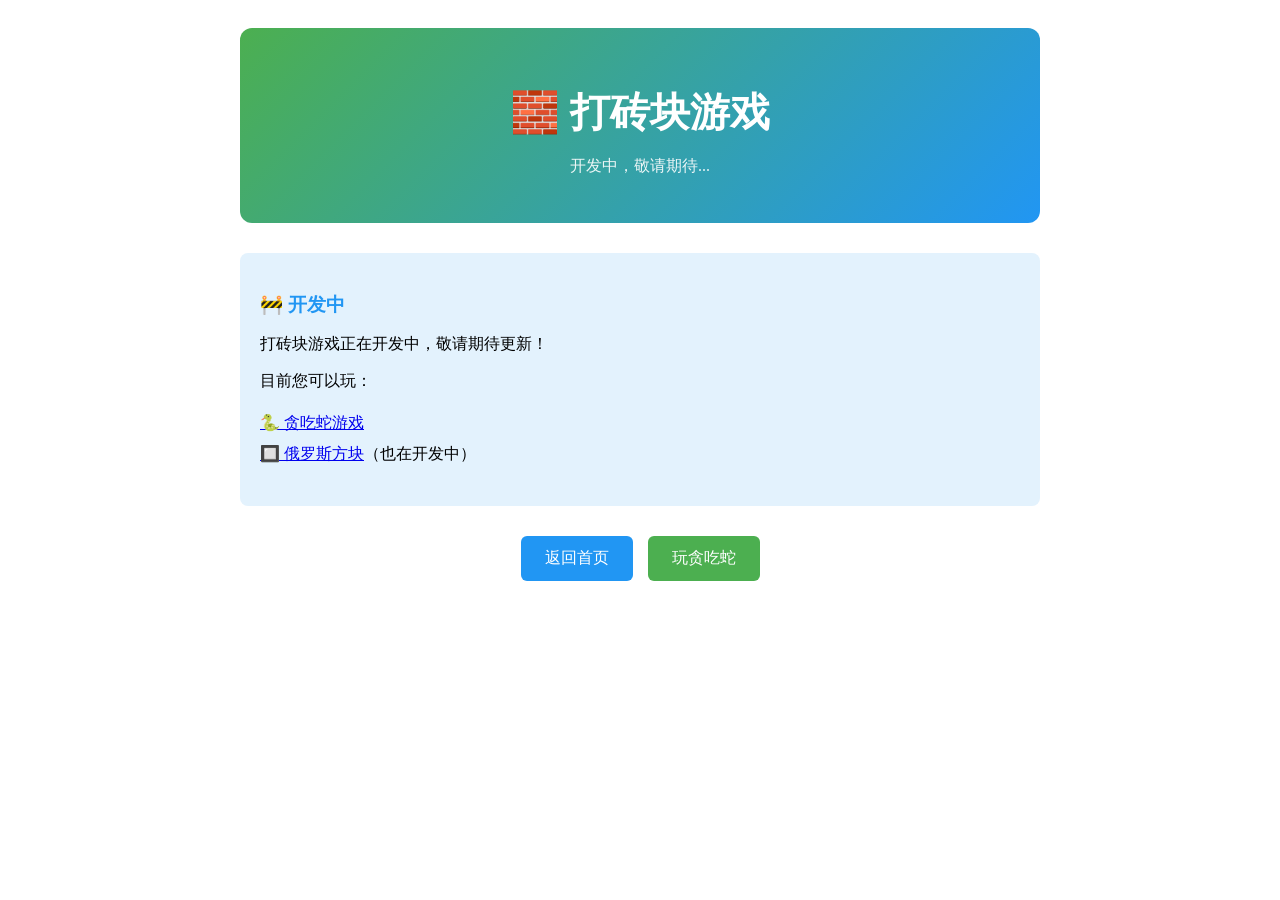
==== games/brick.html @ 8b31611c "first commit" ====
<!DOCTYPE html>
<html lang="zh-CN">
<head>
    <meta charset="UTF-8">
    <meta name="viewport" content="width=device-width, initial-scale=1.0">
    <title>打砖块游戏 - 迷你游戏合集</title>
    <link rel="stylesheet" href="../css/games.css">
</head>
<body>
    <div class="game-container">
        <header class="game-header">
            <h1>🧱 打砖块游戏</h1>
            <p>开发中，敬请期待...</p>
        </header>

        <div class="instructions">
            <h3>🚧 开发中</h3>
            <p>打砖块游戏正在开发中，敬请期待更新！</p>
            <p>目前您可以玩：</p>
            <ul>
                <li><a href="snake.html">🐍 贪吃蛇游戏</a></li>
                <li><a href="tetris.html">🔲 俄罗斯方块</a>（也在开发中）</li>
            </ul>
        </div>

        <div class="game-controls">
            <button class="btn btn-secondary" onclick="window.location.href='../index.html'">返回首页</button>
            <button class="btn btn-primary" onclick="window.location.href='snake.html'">玩贪吃蛇</button>
        </div>
    </div>
</body>
</html>
---- css/games.css ----
/* 游戏通用样式 - 所有游戏页面共享 */

:root {
    --game-primary: #4CAF50;
    --game-secondary: #2196F3;
    --game-danger: #ff6b6b;
    --game-warning: #ff9800;
    --game-bg: #f5f5f5;
    --game-text: #333;
    --game-border: #ddd;
}

.game-container {
    max-width: 800px;
    margin: 0 auto;
    padding: 20px;
    text-align: center;
}

.game-header {
    background: linear-gradient(135deg, var(--game-primary), var(--game-secondary));
    color: white;
    padding: 30px;
    border-radius: 12px;
    margin-bottom: 30px;
}

.game-header h1 {
    font-size: 2.5rem;
    margin-bottom: 10px;
}

.game-header p {
    opacity: 0.9;
}

.game-board {
    display: flex;
    justify-content: center;
    margin-bottom: 30px;
}

.game-canvas {
    border: 3px solid var(--game-border);
    border-radius: 8px;
    box-shadow: 0 4px 8px rgba(0,0,0,0.1);
    max-width: 100%;
    max-height: 70vh;
}

.game-info {
    display: grid;
    grid-template-columns: repeat(auto-fit, minmax(150px, 1fr));
    gap: 20px;
    margin-bottom: 30px;
}

.info-panel {
    background: white;
    padding: 20px;
    border-radius: 8px;
    box-shadow: 0 2px 4px rgba(0,0,0,0.1);
}

.info-panel h3 {
    font-size: 1rem;
    color: #666;
    margin-bottom: 10px;
}

.info-panel .value {
    font-size: 1.8rem;
    font-weight: bold;
    color: var(--game-primary);
}

.game-controls {
    display: flex;
    justify-content: center;
    gap: 15px;
    margin-bottom: 30px;
    flex-wrap: wrap;
}

.btn {
    padding: 12px 24px;
    border: none;
    border-radius: 6px;
    font-size: 1rem;
    cursor: pointer;
    transition: all 0.3s ease;
}

.btn-primary {
    background: var(--game-primary);
    color: white;
}

.btn-primary:hover {
    background: #45a049;
}

.btn-secondary {
    background: var(--game-secondary);
    color: white;
}

.btn-secondary:hover {
    background: #1976D2;
}

.btn-danger {
    background: var(--game-danger);
    color: white;
}

.btn-danger:hover {
    background: #f44336;
}

.game-overlay {
    position: fixed;
    top: 0;
    left: 0;
    width: 100%;
    height: 100%;
    background: rgba(0,0,0,0.7);
    display: none;
    justify-content: center;
    align-items: center;
    z-index: 1000;
}

.game-over {
    background: white;
    padding: 40px;
    border-radius: 12px;
    text-align: center;
    box-shadow: 0 8px 16px rgba(0,0,0,0.2);
}

.game-over h2 {
    color: var(--game-danger);
    margin-bottom: 20px;
}

.game-over p {
    font-size: 1.2rem;
    margin-bottom: 10px;
}

.instructions {
    background: #e3f2fd;
    padding: 20px;
    border-radius: 8px;
    margin-bottom: 30px;
    text-align: left;
}

.instructions h3 {
    color: var(--game-secondary);
    margin-bottom: 10px;
}

.instructions ul {
    list-style: none;
    padding-left: 0;
}

.instructions li {
    padding: 5px 0;
}

.instructions kbd {
    background: #f0f0f0;
    padding: 2px 6px;
    border-radius: 4px;
    border: 1px solid #ccc;
}

@media (max-width: 768px) {
    .game-controls {
        flex-direction: column;
        align-items: center;
    }
    
    .btn {
        width: 100%;
        max-width: 250px;
    }
    
    .game-info {
        grid-template-columns: 1fr;
    }
}
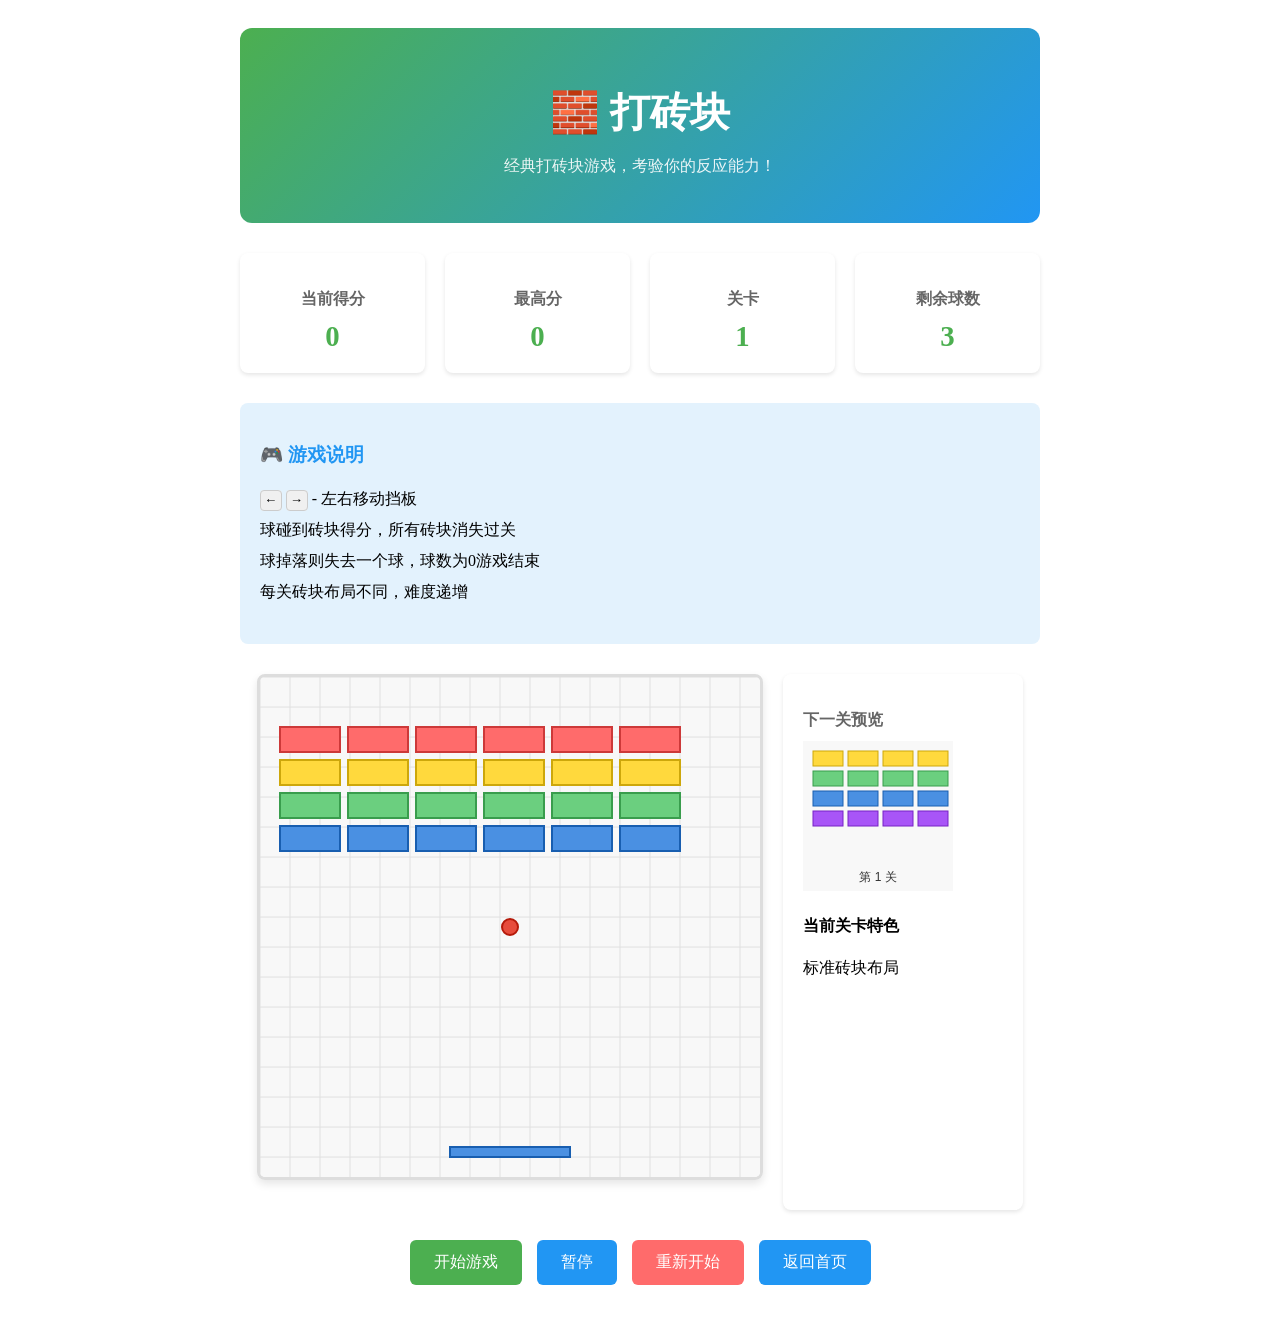
==== commit 2ff220a6: "create brick game" ====
--- a/games/brick.html
+++ b/games/brick.html
@@ -3,30 +3,77 @@
 <head>
     <meta charset="UTF-8">
     <meta name="viewport" content="width=device-width, initial-scale=1.0">
-    <title>打砖块游戏 - 迷你游戏合集</title>
+    <title>打砖块 - 迷你游戏合集</title>
     <link rel="stylesheet" href="../css/games.css">
 </head>
 <body>
     <div class="game-container">
         <header class="game-header">
-            <h1>🧱 打砖块游戏</h1>
-            <p>开发中，敬请期待...</p>
+            <h1>🧱 打砖块</h1>
+            <p>经典打砖块游戏，考验你的反应能力！</p>
         </header>
 
+        <div class="game-info">
+            <div class="info-panel">
+                <h3>当前得分</h3>
+                <div class="value" id="currentScore">0</div>
+            </div>
+            <div class="info-panel">
+                <h3>最高分</h3>
+                <div class="value" id="maxScore">0</div>
+            </div>
+            <div class="info-panel">
+                <h3>关卡</h3>
+                <div class="value" id="level">1</div>
+            </div>
+            <div class="info-panel">
+                <h3>剩余球数</h3>
+                <div class="value" id="balls">3</div>
+            </div>
+        </div>
+
         <div class="instructions">
-            <h3>🚧 开发中</h3>
-            <p>打砖块游戏正在开发中，敬请期待更新！</p>
-            <p>目前您可以玩：</p>
+            <h3>🎮 游戏说明</h3>
             <ul>
-                <li><a href="snake.html">🐍 贪吃蛇游戏</a></li>
-                <li><a href="tetris.html">🔲 俄罗斯方块</a>（也在开发中）</li>
+                <li><kbd>←</kbd> <kbd>→</kbd> - 左右移动挡板</li>
+                <li>球碰到砖块得分，所有砖块消失过关</li>
+                <li>球掉落则失去一个球，球数为0游戏结束</li>
+                <li>每关砖块布局不同，难度递增</li>
             </ul>
         </div>
 
+        <div style="display: flex; justify-content: center; gap: 20px; margin-bottom: 30px;">
+            <div class="game-board">
+                <canvas id="gameCanvas" class="game-canvas" width="500" height="500"></canvas>
+            </div>
+            <div class="info-panel" style="text-align: left; width: 200px;">
+                <h3>下一关预览</h3>
+                <canvas id="nextLevelCanvas" width="150" height="150"></canvas>
+                <div style="margin-top: 15px;">
+                    <h4>当前关卡特色</h4>
+                    <p id="levelFeature">标准砖块布局</p>
+                </div>
+            </div>
+        </div>
+
         <div class="game-controls">
+            <button class="btn btn-primary" id="startBtn">开始游戏</button>
+            <button class="btn btn-secondary" id="pauseBtn">暂停</button>
+            <button class="btn btn-danger" id="resetBtn">重新开始</button>
             <button class="btn btn-secondary" onclick="window.location.href='../index.html'">返回首页</button>
-            <button class="btn btn-primary" onclick="window.location.href='snake.html'">玩贪吃蛇</button>
         </div>
     </div>
+
+    <div class="game-overlay" id="gameOverlay">
+        <div class="game-over">
+            <h2 id="gameOverTitle">游戏结束！</h2>
+            <p id="gameOverMessage">最终得分: <span id="finalScore">0</span></p>
+            <p>通过关卡: <span id="finalLevel">0</span></p>
+            <button class="btn btn-primary" id="restartBtn">再来一局</button>
+        </div>
+    </div>
+
+    <script src="../js/storage.js"></script>
+    <script src="../js/brick.js"></script>
 </body>
 </html>
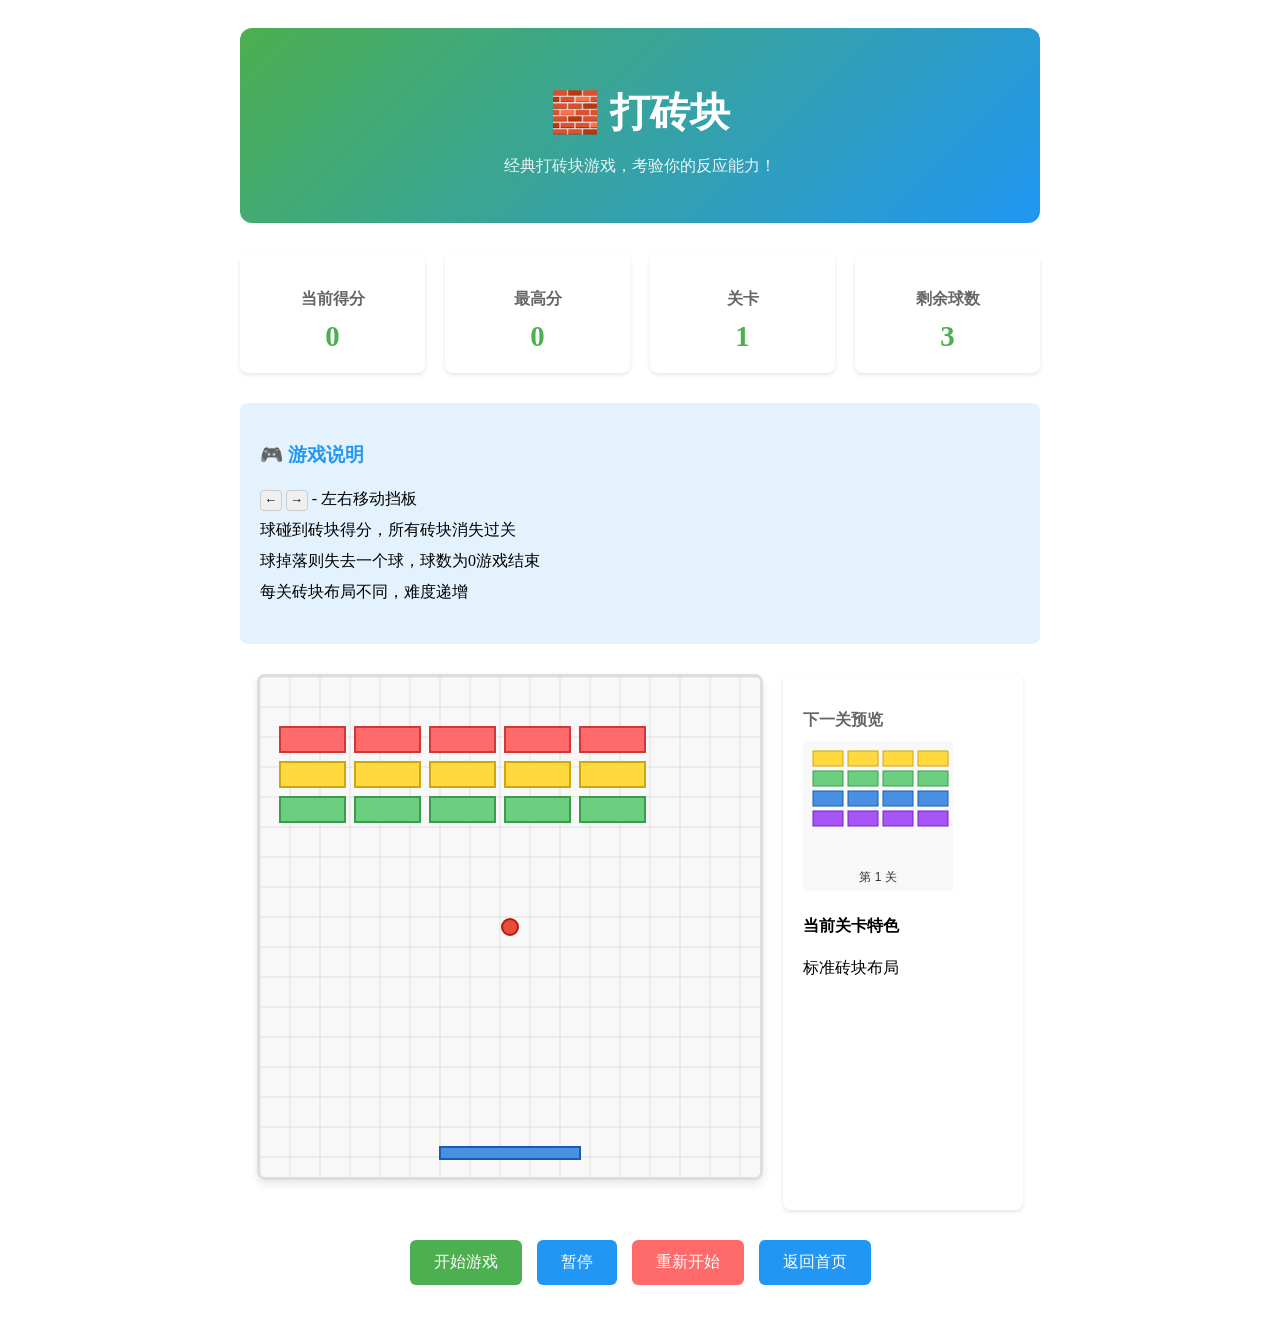
==== commit 001ddbb3: "add cache-monitor.js" ====
--- a/games/brick.html
+++ b/games/brick.html
@@ -74,6 +74,27 @@
     </div>
 
     <script src="../js/storage.js"></script>
+    <script src="../js/cache-monitor.js"></script>
+    <script>
+        // 初始化缓存监控
+        let cacheMonitor;
+        if (typeof CacheMonitor !== 'undefined') {
+            cacheMonitor = new CacheMonitor();
+        }
+        
+        // 注册Service Worker
+        if ('serviceWorker' in navigator) {
+            window.addEventListener('load', () => {
+                navigator.serviceWorker.register('/service-worker.js')
+                    .then((registration) => {
+                        console.log('Service Worker 注册成功:', registration.scope);
+                    })
+                    .catch((error) => {
+                        console.log('Service Worker 注册失败:', error);
+                    });
+            });
+        }
+    </script>
     <script src="../js/brick.js"></script>
 </body>
 </html>
